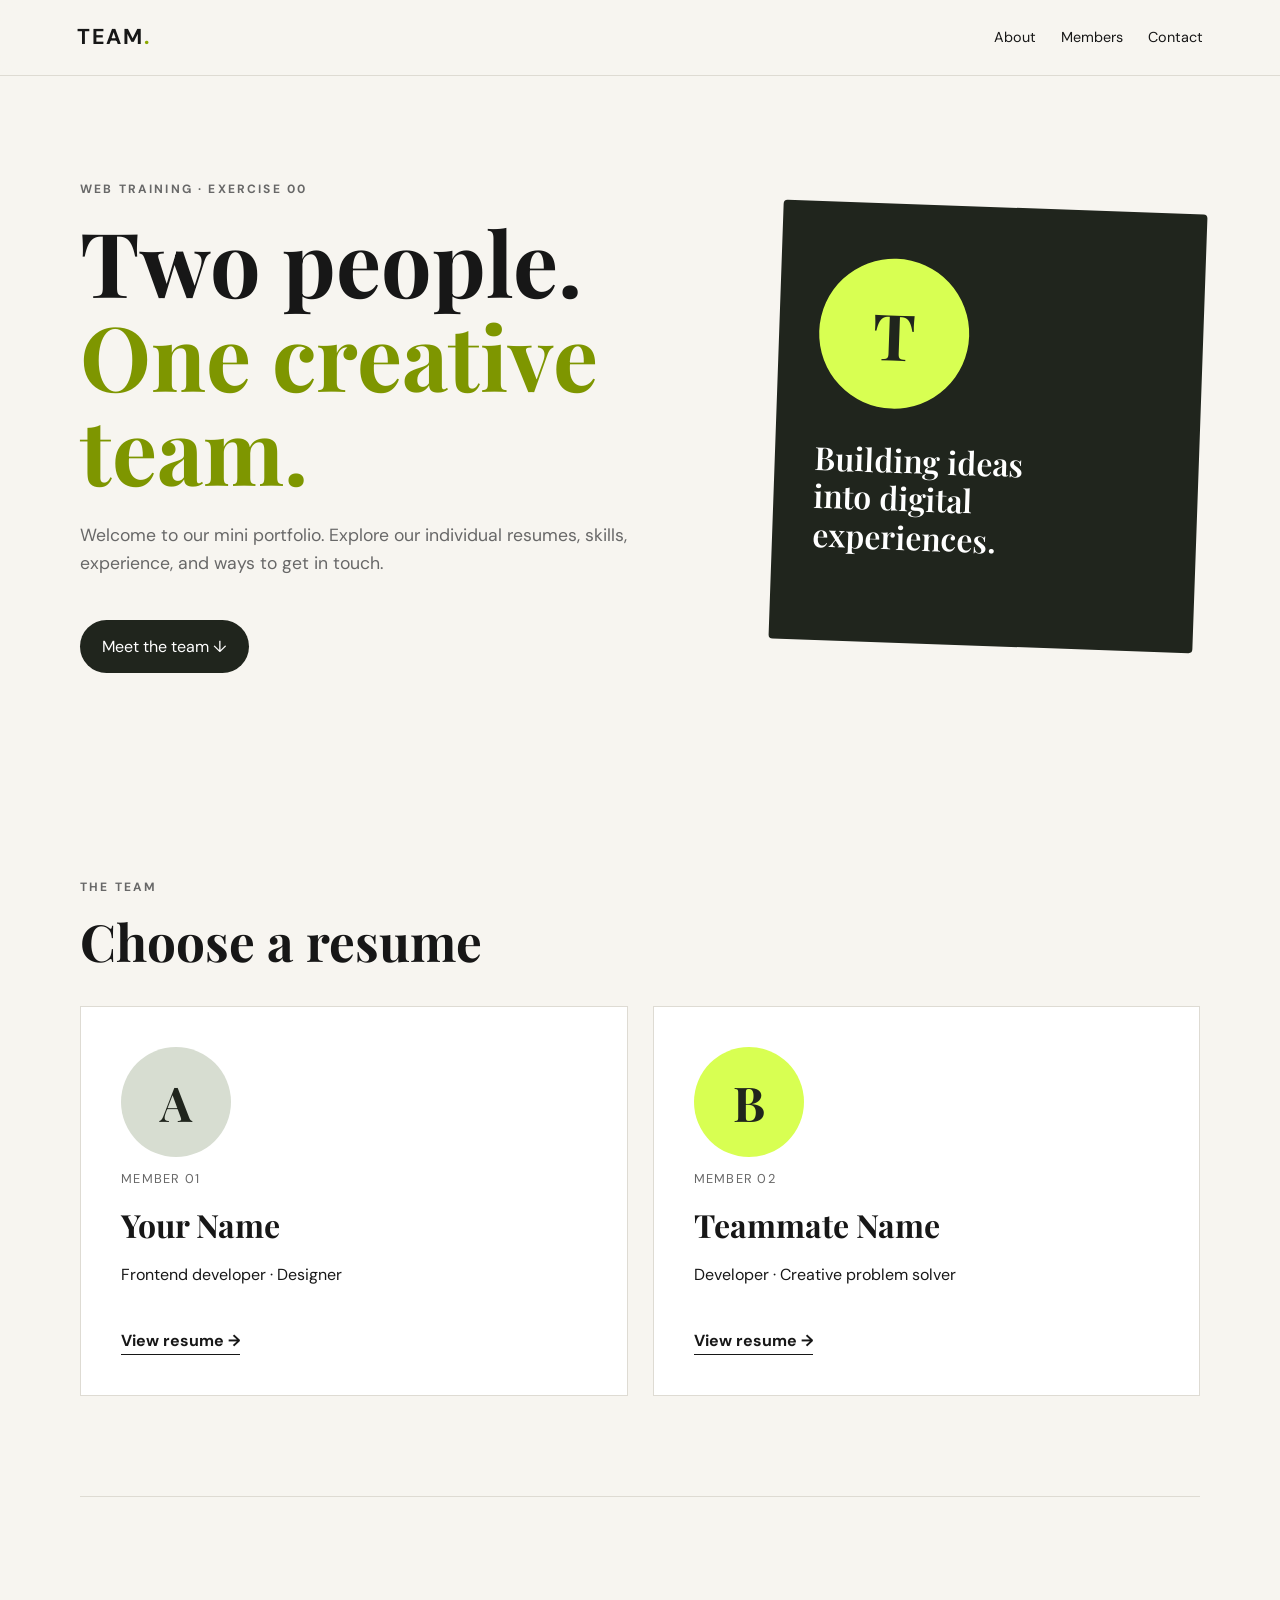
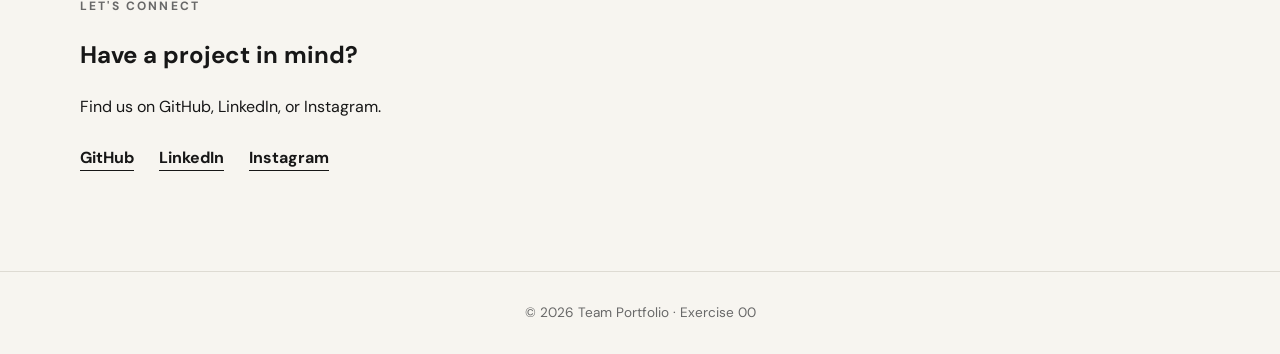
==== index.html @ 1bc4f76a "Add portfolio source files" ====
<!doctype html>
<html lang="en">
<head>
  <meta charset="UTF-8">
  <meta name="viewport" content="width=device-width, initial-scale=1.0">
  <title>Our Portfolio | Home</title>
  <link rel="stylesheet" href="style.css">
</head>
<body>
  <header class="navbar">
    <a class="brand" href="index.html">TEAM<span>.</span></a>
    <nav>
      <a href="#about">About</a>
      <a href="#members">Members</a>
      <a href="#contact">Contact</a>
    </nav>
  </header>

  <main>
    <section class="hero" id="about">
      <div class="hero-copy">
        <p class="eyebrow">WEB TRAINING · EXERCISE 00</p>
        <h1>Two people.<br><span>One creative team.</span></h1>
        <p class="lead">Welcome to our mini portfolio. Explore our individual resumes, skills, experience, and ways to get in touch.</p>
        <a class="button" href="#members">Meet the team ↓</a>
      </div>
      <div class="hero-card">
        <div class="avatar large">T</div>
        <p>Building ideas<br>into digital experiences.</p>
      </div>
    </section>

    <section class="section" id="members">
      <div class="section-heading">
        <p class="eyebrow">THE TEAM</p>
        <h2>Choose a resume</h2>
      </div>
      <div class="member-grid">
        <article class="member-card">
          <div class="avatar">A</div>
          <p class="role">Member 01</p>
          <h3>Your Name</h3>
          <p>Frontend developer · Designer</p>
          <a class="text-link" href="resume-one.html">View resume →</a>
        </article>
        <article class="member-card">
          <div class="avatar accent">B</div>
          <p class="role">Member 02</p>
          <h3>Teammate Name</h3>
          <p>Developer · Creative problem solver</p>
          <a class="text-link" href="resume-two.html">View resume →</a>
        </article>
      </div>
    </section>

    <section class="section contact" id="contact">
      <p class="eyebrow">LET'S CONNECT</p>
      <h2>Have a project in mind?</h2>
      <p>Find us on GitHub, LinkedIn, or Instagram.</p>
      <div class="socials">
        <a href="https://github.com/" target="_blank" rel="noreferrer">GitHub</a>
        <a href="https://www.linkedin.com/" target="_blank" rel="noreferrer">LinkedIn</a>
        <a href="https://www.instagram.com/" target="_blank" rel="noreferrer">Instagram</a>
      </div>
    </section>
  </main>

  <footer>© 2026 Team Portfolio · Exercise 00</footer>
</body>
</html>
---- style.css ----
@import url('https://fonts.googleapis.com/css2?family=DM+Sans:wght@400;500;600;700&family=Playfair+Display:wght@600;700&display=swap');
:root{--ink:#171717;--muted:#686868;--paper:#f7f5f0;--line:#dedbd3;--accent:#d8ff52;--dark:#20251d}
*{box-sizing:border-box}html{scroll-behavior:smooth}body{margin:0;background:var(--paper);color:var(--ink);font-family:'DM Sans',sans-serif;line-height:1.6}a{color:inherit;text-decoration:none}.navbar{position:sticky;top:0;z-index:10;display:flex;justify-content:space-between;align-items:center;padding:20px 6%;background:rgba(247,245,240,.94);backdrop-filter:blur(12px);border-bottom:1px solid var(--line)}.brand{font-size:1.35rem;font-weight:700;letter-spacing:.08em}.brand span{color:#8ca900}.navbar nav{display:flex;gap:25px;font-size:.9rem}.navbar nav a:hover,.text-link:hover{opacity:.55}.hero,.resume-hero,.section,.resume-grid{width:min(1120px,88%);margin:auto}.hero{min-height:78vh;display:grid;grid-template-columns:1.2fr .8fr;align-items:center;gap:60px}.eyebrow{font-size:.75rem;letter-spacing:.18em;font-weight:700;color:var(--muted);margin:0 0 15px}.hero h1,.resume-hero h1{font:700 clamp(3rem,7vw,6.5rem)/1.05 'Playfair Display',serif;margin:0 0 25px}.hero h1 span{color:#7e9600}.lead{font-size:1.1rem;color:var(--muted);max-width:580px}.button{display:inline-block;margin-top:25px;padding:14px 22px;background:var(--dark);color:white;border-radius:99px}.hero-card{background:var(--dark);color:white;padding:55px 40px;min-height:360px;display:flex;flex-direction:column;justify-content:space-between;border-radius:4px;transform:rotate(2deg)}.hero-card p{font:600 2rem/1.2 'Playfair Display',serif}.avatar{width:110px;height:110px;border-radius:50%;display:grid;place-items:center;background:#d7ddd1;color:var(--dark);font:700 3rem 'Playfair Display',serif}.avatar.accent{background:var(--accent)}.avatar.large{width:150px;height:150px;background:var(--accent);font-size:4rem}.section{padding:100px 0}.section-heading h2,.section-block h2{font:700 clamp(2rem,4vw,3.5rem)/1.15 'Playfair Display',serif;margin:0 0 35px}.member-grid{display:grid;grid-template-columns:repeat(2,1fr);gap:25px}.member-card{padding:40px;background:white;border:1px solid var(--line)}.member-card h3{font:700 2rem 'Playfair Display',serif;margin:10px 0}.role{color:var(--muted);font-size:.8rem;letter-spacing:.1em;text-transform:uppercase}.text-link{display:inline-block;margin-top:25px;font-weight:700;border-bottom:1px solid var(--ink)}.contact{border-top:1px solid var(--line)}.socials{display:flex;gap:25px;flex-wrap:wrap;margin-top:25px;font-weight:700}.socials a{border-bottom:1px solid var(--ink)}.vertical{flex-direction:column;gap:8px}footer{text-align:center;border-top:1px solid var(--line);padding:30px 6%;color:var(--muted);font-size:.85rem}.resume-hero{display:grid;grid-template-columns:auto 1fr;align-items:center;gap:45px;padding:100px 0 70px;border-bottom:1px solid var(--line)}.resume-hero h1{font-size:clamp(3rem,6vw,5.5rem);margin-bottom:10px}.resume-hero h2{font-size:1.2rem;font-weight:500;color:var(--muted);margin:0}.avatar.huge{width:180px;height:180px;font-size:5rem}.resume-grid{display:grid;grid-template-columns:1.5fr .8fr;gap:80px;padding:80px 0}.section-block{margin-bottom:75px}.timeline{border-left:2px solid var(--line);padding-left:28px}.timeline article{margin-bottom:38px}.timeline span{font-size:.8rem;color:var(--muted);letter-spacing:.08em}.timeline h3{margin:8px 0;font-size:1.3rem}.timeline p{color:var(--muted)}.side-card{background:white;border:1px solid var(--line);padding:30px;margin-bottom:25px}.tags{display:flex;flex-wrap:wrap;gap:8px}.tags span{background:var(--paper);padding:7px 12px;border-radius:99px;font-size:.85rem}
@media(max-width:700px){.navbar{padding:16px 6%;align-items:flex-start}.navbar nav{gap:12px;flex-wrap:wrap;justify-content:flex-end}.hero,.resume-hero,.resume-grid{grid-template-columns:1fr;gap:30px}.hero{padding:70px 0;min-height:auto}.hero-card{min-height:250px;transform:none}.section{padding:65px 0}.member-grid{grid-template-columns:1fr}.resume-hero{padding:65px 0 45px}.resume-grid{padding:50px 0;gap:20px}.avatar.huge{width:125px;height:125px;font-size:3.5rem}.hero h1{font-size:3.5rem}}
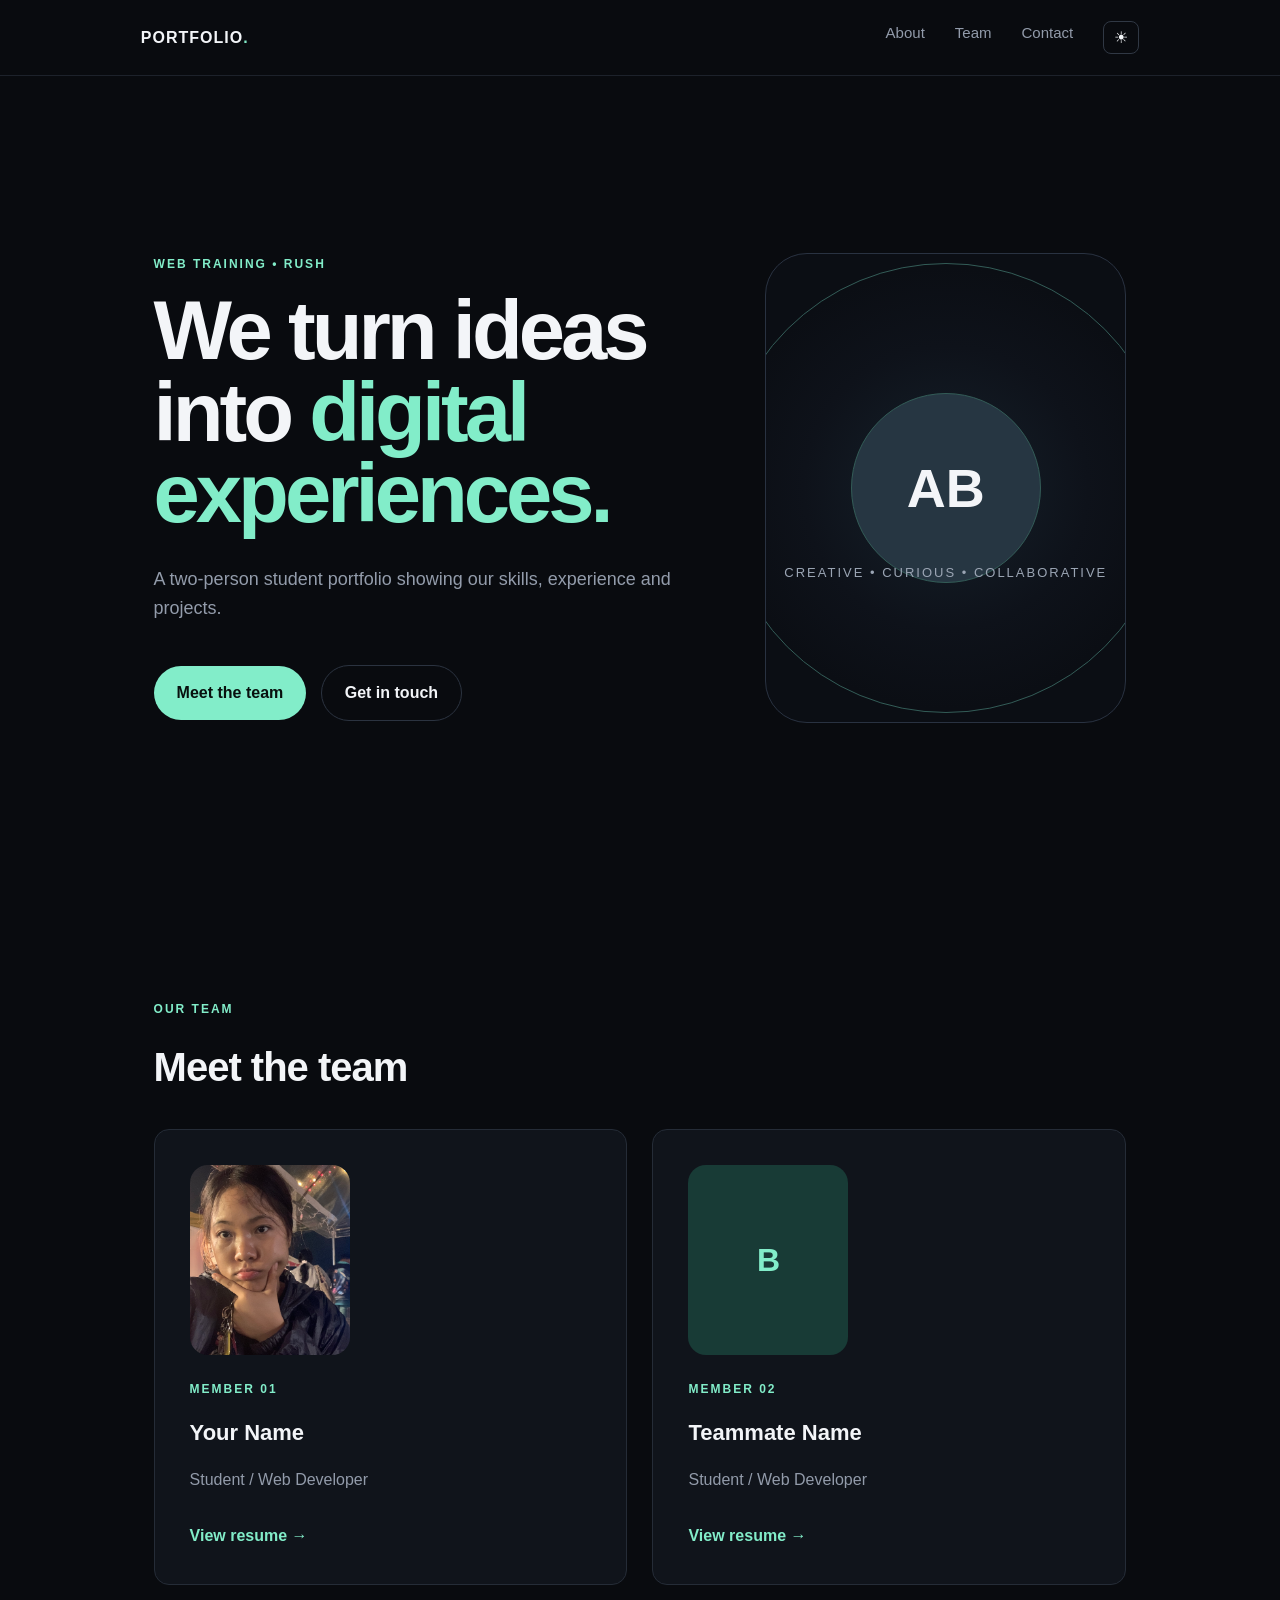
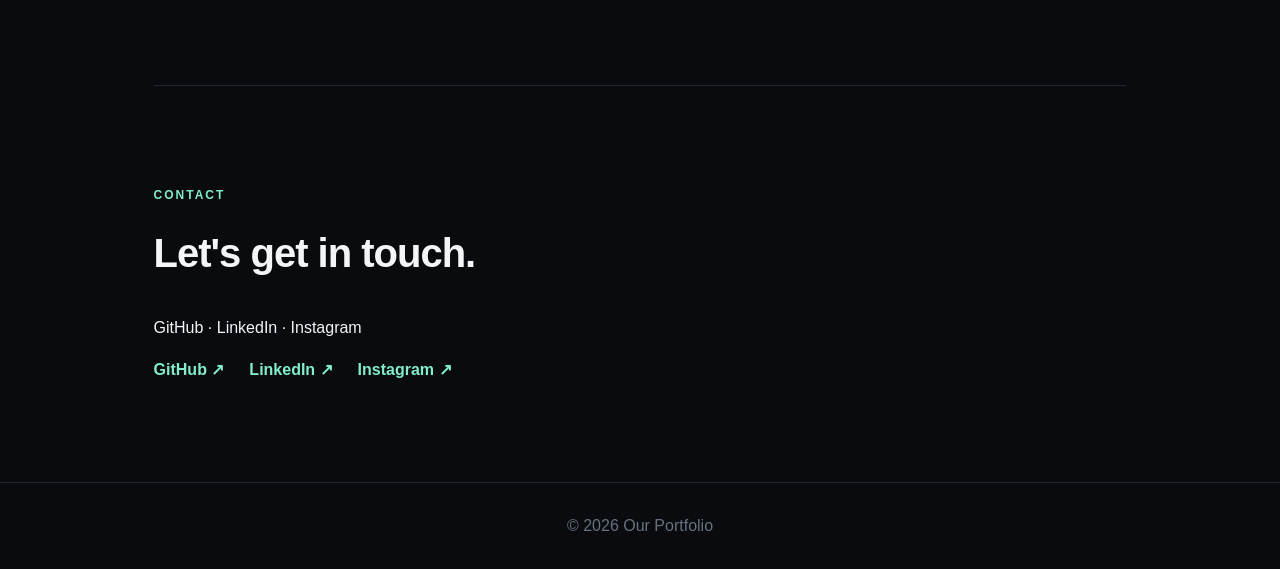
==== commit c8fe114d: "Update file names to match current project" ====
--- a/index.html
+++ b/index.html
@@ -1,70 +1,72 @@
-<!doctype html>
+<!DOCTYPE html>
 <html lang="en">
 <head>
   <meta charset="UTF-8">
   <meta name="viewport" content="width=device-width, initial-scale=1.0">
-  <title>Our Portfolio | Home</title>
+  <title>Portfolio - Our Team</title>
   <link rel="stylesheet" href="style.css">
 </head>
 <body>
-  <header class="navbar">
-    <a class="brand" href="index.html">TEAM<span>.</span></a>
-    <nav>
-      <a href="#about">About</a>
-      <a href="#members">Members</a>
-      <a href="#contact">Contact</a>
-    </nav>
-  </header>
+<nav>
+  <a class="logo" href="index.html">PORTFOLIO<span>.</span></a>
+  <button class="menu-button" aria-label="Open menu">☰</button>
+  <div class="nav-links">
+    <a href="#about">About</a>
+    <a href="#team">Team</a>
+    <a href="#contact">Contact</a><button class="theme-button" aria-label="Change theme">☀</button>
+  </div>
+</nav>
 
-  <main>
-    <section class="hero" id="about">
-      <div class="hero-copy">
-        <p class="eyebrow">WEB TRAINING · EXERCISE 00</p>
-        <h1>Two people.<br><span>One creative team.</span></h1>
-        <p class="lead">Welcome to our mini portfolio. Explore our individual resumes, skills, experience, and ways to get in touch.</p>
-        <a class="button" href="#members">Meet the team ↓</a>
-      </div>
-      <div class="hero-card">
-        <div class="avatar large">T</div>
-        <p>Building ideas<br>into digital experiences.</p>
-      </div>
-    </section>
+<header class="hero" id="about">
+  <div class="hero-text">
+    <p class="label">WEB TRAINING • RUSH</p>
+    <h1>We turn ideas<br>into <span>digital<br>experiences.</span></h1>
+    <p class="intro">A two-person student portfolio showing our skills, experience and projects.</p>
+    <a class="button" href="#team">Meet the team</a>
+    <a class="button outline" href="#contact">Get in touch</a>
+  </div>
 
-    <section class="section" id="members">
-      <div class="section-heading">
-        <p class="eyebrow">THE TEAM</p>
-        <h2>Choose a resume</h2>
-      </div>
-      <div class="member-grid">
-        <article class="member-card">
-          <div class="avatar">A</div>
-          <p class="role">Member 01</p>
-          <h3>Your Name</h3>
-          <p>Frontend developer · Designer</p>
-          <a class="text-link" href="resume-one.html">View resume →</a>
-        </article>
-        <article class="member-card">
-          <div class="avatar accent">B</div>
-          <p class="role">Member 02</p>
-          <h3>Teammate Name</h3>
-          <p>Developer · Creative problem solver</p>
-          <a class="text-link" href="resume-two.html">View resume →</a>
-        </article>
-      </div>
-    </section>
+  <div class="hero-art">
+    <div class="circle c1"></div>
+    <div class="circle c2"></div>
+    <div class="circle c3">AB</div>
+    <p>CREATIVE • CURIOUS • COLLABORATIVE</p>
+  </div>
+</header>
 
-    <section class="section contact" id="contact">
-      <p class="eyebrow">LET'S CONNECT</p>
-      <h2>Have a project in mind?</h2>
-      <p>Find us on GitHub, LinkedIn, or Instagram.</p>
-      <div class="socials">
-        <a href="https://github.com/" target="_blank" rel="noreferrer">GitHub</a>
-        <a href="https://www.linkedin.com/" target="_blank" rel="noreferrer">LinkedIn</a>
-        <a href="https://www.instagram.com/" target="_blank" rel="noreferrer">Instagram</a>
-      </div>
-    </section>
-  </main>
+<section id="team">
+  <p class="label">OUR TEAM</p>
+  <h2>Meet the team</h2>
+  <div class="team-grid">
+    <article class="team-card">
+      <img class="initial" src="IMG_1557.jpg" alt="Your Name">
+      <p class="label">MEMBER 01</p>
+      <h3>Your Name</h3>
+      <p>Student / Web Developer</p>
+      <a href="resume-one.html">View resume →</a>
+    </article>
+    <article class="team-card">
+      <div class="initial green">B</div>
+      <p class="label">MEMBER 02</p>
+      <h3>Teammate Name</h3>
+      <p>Student / Web Developer</p>
+      <a href="resume-two.html">View resume →</a>
+    </article>
+  </div>
+</section>
 
-  <footer>© 2026 Team Portfolio · Exercise 00</footer>
+<section class="contact" id="contact">
+  <p class="label">CONTACT</p>
+  <h2>Let's get in touch.</h2>
+  <p>GitHub · LinkedIn · Instagram</p>
+  <div class="social">
+    <a href="https://github.com/" target="_blank">GitHub ↗</a>
+    <a href="https://www.linkedin.com/" target="_blank">LinkedIn ↗</a>
+    <a href="https://www.instagram.com/" target="_blank">Instagram ↗</a>
+  </div>
+</section>
+
+<footer>© 2026 Our Portfolio</footer>
+  <script src="script.js"></script>
 </body>
 </html>
--- a/style.css
+++ b/style.css
@@ -1,4 +1,171 @@
-@import url('https://fonts.googleapis.com/css2?family=DM+Sans:wght@400;500;600;700&family=Playfair+Display:wght@600;700&display=swap');
-:root{--ink:#171717;--muted:#686868;--paper:#f7f5f0;--line:#dedbd3;--accent:#d8ff52;--dark:#20251d}
-*{box-sizing:border-box}html{scroll-behavior:smooth}body{margin:0;background:var(--paper);color:var(--ink);font-family:'DM Sans',sans-serif;line-height:1.6}a{color:inherit;text-decoration:none}.navbar{position:sticky;top:0;z-index:10;display:flex;justify-content:space-between;align-items:center;padding:20px 6%;background:rgba(247,245,240,.94);backdrop-filter:blur(12px);border-bottom:1px solid var(--line)}.brand{font-size:1.35rem;font-weight:700;letter-spacing:.08em}.brand span{color:#8ca900}.navbar nav{display:flex;gap:25px;font-size:.9rem}.navbar nav a:hover,.text-link:hover{opacity:.55}.hero,.resume-hero,.section,.resume-grid{width:min(1120px,88%);margin:auto}.hero{min-height:78vh;display:grid;grid-template-columns:1.2fr .8fr;align-items:center;gap:60px}.eyebrow{font-size:.75rem;letter-spacing:.18em;font-weight:700;color:var(--muted);margin:0 0 15px}.hero h1,.resume-hero h1{font:700 clamp(3rem,7vw,6.5rem)/1.05 'Playfair Display',serif;margin:0 0 25px}.hero h1 span{color:#7e9600}.lead{font-size:1.1rem;color:var(--muted);max-width:580px}.button{display:inline-block;margin-top:25px;padding:14px 22px;background:var(--dark);color:white;border-radius:99px}.hero-card{background:var(--dark);color:white;padding:55px 40px;min-height:360px;display:flex;flex-direction:column;justify-content:space-between;border-radius:4px;transform:rotate(2deg)}.hero-card p{font:600 2rem/1.2 'Playfair Display',serif}.avatar{width:110px;height:110px;border-radius:50%;display:grid;place-items:center;background:#d7ddd1;color:var(--dark);font:700 3rem 'Playfair Display',serif}.avatar.accent{background:var(--accent)}.avatar.large{width:150px;height:150px;background:var(--accent);font-size:4rem}.section{padding:100px 0}.section-heading h2,.section-block h2{font:700 clamp(2rem,4vw,3.5rem)/1.15 'Playfair Display',serif;margin:0 0 35px}.member-grid{display:grid;grid-template-columns:repeat(2,1fr);gap:25px}.member-card{padding:40px;background:white;border:1px solid var(--line)}.member-card h3{font:700 2rem 'Playfair Display',serif;margin:10px 0}.role{color:var(--muted);font-size:.8rem;letter-spacing:.1em;text-transform:uppercase}.text-link{display:inline-block;margin-top:25px;font-weight:700;border-bottom:1px solid var(--ink)}.contact{border-top:1px solid var(--line)}.socials{display:flex;gap:25px;flex-wrap:wrap;margin-top:25px;font-weight:700}.socials a{border-bottom:1px solid var(--ink)}.vertical{flex-direction:column;gap:8px}footer{text-align:center;border-top:1px solid var(--line);padding:30px 6%;color:var(--muted);font-size:.85rem}.resume-hero{display:grid;grid-template-columns:auto 1fr;align-items:center;gap:45px;padding:100px 0 70px;border-bottom:1px solid var(--line)}.resume-hero h1{font-size:clamp(3rem,6vw,5.5rem);margin-bottom:10px}.resume-hero h2{font-size:1.2rem;font-weight:500;color:var(--muted);margin:0}.avatar.huge{width:180px;height:180px;font-size:5rem}.resume-grid{display:grid;grid-template-columns:1.5fr .8fr;gap:80px;padding:80px 0}.section-block{margin-bottom:75px}.timeline{border-left:2px solid var(--line);padding-left:28px}.timeline article{margin-bottom:38px}.timeline span{font-size:.8rem;color:var(--muted);letter-spacing:.08em}.timeline h3{margin:8px 0;font-size:1.3rem}.timeline p{color:var(--muted)}.side-card{background:white;border:1px solid var(--line);padding:30px;margin-bottom:25px}.tags{display:flex;flex-wrap:wrap;gap:8px}.tags span{background:var(--paper);padding:7px 12px;border-radius:99px;font-size:.85rem}
-@media(max-width:700px){.navbar{padding:16px 6%;align-items:flex-start}.navbar nav{gap:12px;flex-wrap:wrap;justify-content:flex-end}.hero,.resume-hero,.resume-grid{grid-template-columns:1fr;gap:30px}.hero{padding:70px 0;min-height:auto}.hero-card{min-height:250px;transform:none}.section{padding:65px 0}.member-grid{grid-template-columns:1fr}.resume-hero{padding:65px 0 45px}.resume-grid{padding:50px 0;gap:20px}.avatar.huge{width:125px;height:125px;font-size:3.5rem}.hero h1{font-size:3.5rem}}
+*{box-sizing:border-box}
+html{
+  scroll-behavior:smooth
+}
+body{
+  margin:0;
+  background:#090b0f;
+  color:#f3f5f8;
+  font-family:Arial,sans-serif;
+  line-height:1.6
+}
+a{
+  color:inherit;
+  text-decoration:none
+}
+nav{
+  position:sticky;
+  top:0;z-index:20;
+  height:76px;
+  padding:0 11%;
+  display:flex;
+  align-items:center;
+  justify-content:space-between;
+  background:#090b0f;
+  border-bottom:1px solid #1d222b
+}
+.logo{font-weight:bold;letter-spacing:1px}.logo span{color:#82edc9}
+nav div{display:flex;gap:30px;color:#929baa;font-size:15px}
+nav div a:hover{color:#82edc9}
+.hero{min-height:calc(100vh - 76px);width:76%;max-width:1200px;margin:auto;display:grid;grid-template-columns:1.2fr .8fr;gap:70px;align-items:center}
+.label{font-size:12px;letter-spacing:2px;color:#82edc9;font-weight:bold;margin:0 0 16px}
+h1{font-size:clamp(50px,6.5vw,88px);line-height:.98;letter-spacing:-4px;margin:0 0 30px;font-weight:700}
+h1 span{color:#82edc9}
+h2{font-size:40px;letter-spacing:-1px;margin:8px 0 30px}
+h3{font-size:22px;margin:10px 0}
+.intro{font-size:18px;color:#939cab;max-width:620px}
+.button{display:inline-block;background:#82edc9;color:#08100e;font-weight:bold;padding:14px 23px;border-radius:30px;margin:25px 10px 0 0}
+.button.outline{background:transparent;color:#f3f5f8;border:1px solid #2b3340}
+.hero-art{height:470px;border:1px solid #293241;border-radius:42px;position:relative;overflow:hidden;background:radial-gradient(circle,#16212b 0,#0e121a 48%,#0b0e14 75%)}
+.circle{position:absolute;border:1px solid #335c57;border-radius:50%;left:50%;top:50%;transform:translate(-50%,-50%)}
+.c1{width:650px;height:650px}.c2{width:450px;height:450px}.c3{width:190px;height:190px;background:#263642;display:flex;align-items:center;justify-content:center;font-size:54px;font-weight:bold}
+.hero-art p{position:absolute;bottom:125px;width:100%;text-align:center;color:#9ba5b4;font-size:13px;letter-spacing:2px}
+section{width:76%;max-width:1200px;margin:auto;padding:100px 0}
+.team-grid{display:grid;grid-template-columns:1fr 1fr;gap:25px}
+.team-card{background:#10141b;border:1px solid #252c37;padding:35px;border-radius:15px}
+.team-card p:not(.label){color:#929baa}
+.team-card a{color:#82edc9;font-weight:bold;display:inline-block;margin-top:15px}
+.initial,.profile-circle{width:90px;height:90px;border-radius:50%;background:#263642;display:flex;align-items:center;justify-content:center;font-size:32px;font-weight:bold;margin-bottom:25px}
+.initial.green,.profile-circle.green{background:#183b36;color:#82edc9}
+.contact{border-top:1px solid #202630}
+.social{display:flex;gap:25px;color:#82edc9;font-weight:bold}
+footer{text-align:center;border-top:1px solid #202630;padding:30px;color:#68717f}
+.resume-head{width:76%;max-width:1200px;margin:auto;padding:90px 0;display:flex;gap:40px;align-items:center;border-bottom:1px solid #202630}
+.profile-circle {
+  width: 220px;
+  height: 260px;
+  object-fit: cover;
+  border-radius: 20px;
+  flex-shrink: 0;
+}
+.initial {
+  width: 160px;
+  height: 190px;
+  object-fit: cover;
+  border-radius: 18px;
+}
+.resume{padding-top:20px}
+.resume section{padding:65px 0;border-bottom:1px solid #202630}
+.experience{border-left:3px solid #82edc9;background:#10141b;padding:20px 25px;margin:20px 0;border-radius:0 10px 10px 0}
+.experience p{color:#929baa}
+.date{color:#82edc9!important;font-size:13px!important}
+.skills{display:flex;flex-wrap:wrap;gap:10px}
+.skills span{border:1px solid #303844;border-radius:20px;padding:8px 15px;color:#b8c0cb}
+.contact-small{background:#10141b;padding:30px!important;border:1px solid #252c37;border-radius:15px;margin-top:50px}
+.contact-small a{color:#82edc9}
+@media(max-width:800px){
+nav{padding:0 6%}nav div{gap:12px;font-size:13px}
+.hero{width:88%;grid-template-columns:1fr;padding:70px 0}
+.hero-art{height:330px}
+section,.resume-head{width:88%}
+.team-grid{grid-template-columns:1fr}
+.resume-head{padding:65px 0;align-items:flex-start;flex-direction:column}
+h1{font-size:48px;letter-spacing:-2px}
+h2{font-size:32px}
+}
+
+
+/* Small JavaScript features */
+.menu-button,
+.theme-button {
+  display: none;
+  border: 1px solid #303844;
+  background: transparent;
+  color: #f3f5f8;
+  border-radius: 8px;
+  padding: 6px 10px;
+  cursor: pointer;
+  font-size: 16px;
+}
+
+.theme-button {
+  display: inline-block;
+}
+
+body.light {
+  background: #f4f5f1;
+  color: #17201d;
+}
+
+body.light nav {
+  background: #f4f5f1;
+  border-color: #d7ddd8;
+}
+
+body.light .team-card,
+body.light .experience,
+body.light .contact-small {
+  background: white;
+  border-color: #d7ddd8;
+}
+
+body.light nav div {
+  color: #58625f;
+}
+
+body.light .intro,
+body.light .experience p {
+  color: #59635f;
+}
+
+body.light footer {
+  border-color: #d7ddd8;
+}
+
+@media(max-width:800px) {
+  .menu-button {
+    display: block;
+    margin-left: auto;
+    margin-right: 10px;
+  }
+
+  nav {
+    position: sticky;
+  }
+
+  nav .nav-links {
+    display: none;
+    position: absolute;
+    top: 76px;
+    left: 0;
+    width: 100%;
+    padding: 20px 6%;
+    background: #090b0f;
+    border-bottom: 1px solid #202630;
+    flex-direction: column;
+    gap: 15px;
+  }
+
+  nav .nav-links.show {
+    display: flex;
+  }
+
+  .theme-button {
+    align-self: flex-start;
+  }
+
+  body.light nav .nav-links {
+    background: #f4f5f1;
+    border-color: #d7ddd8;
+  }
+}
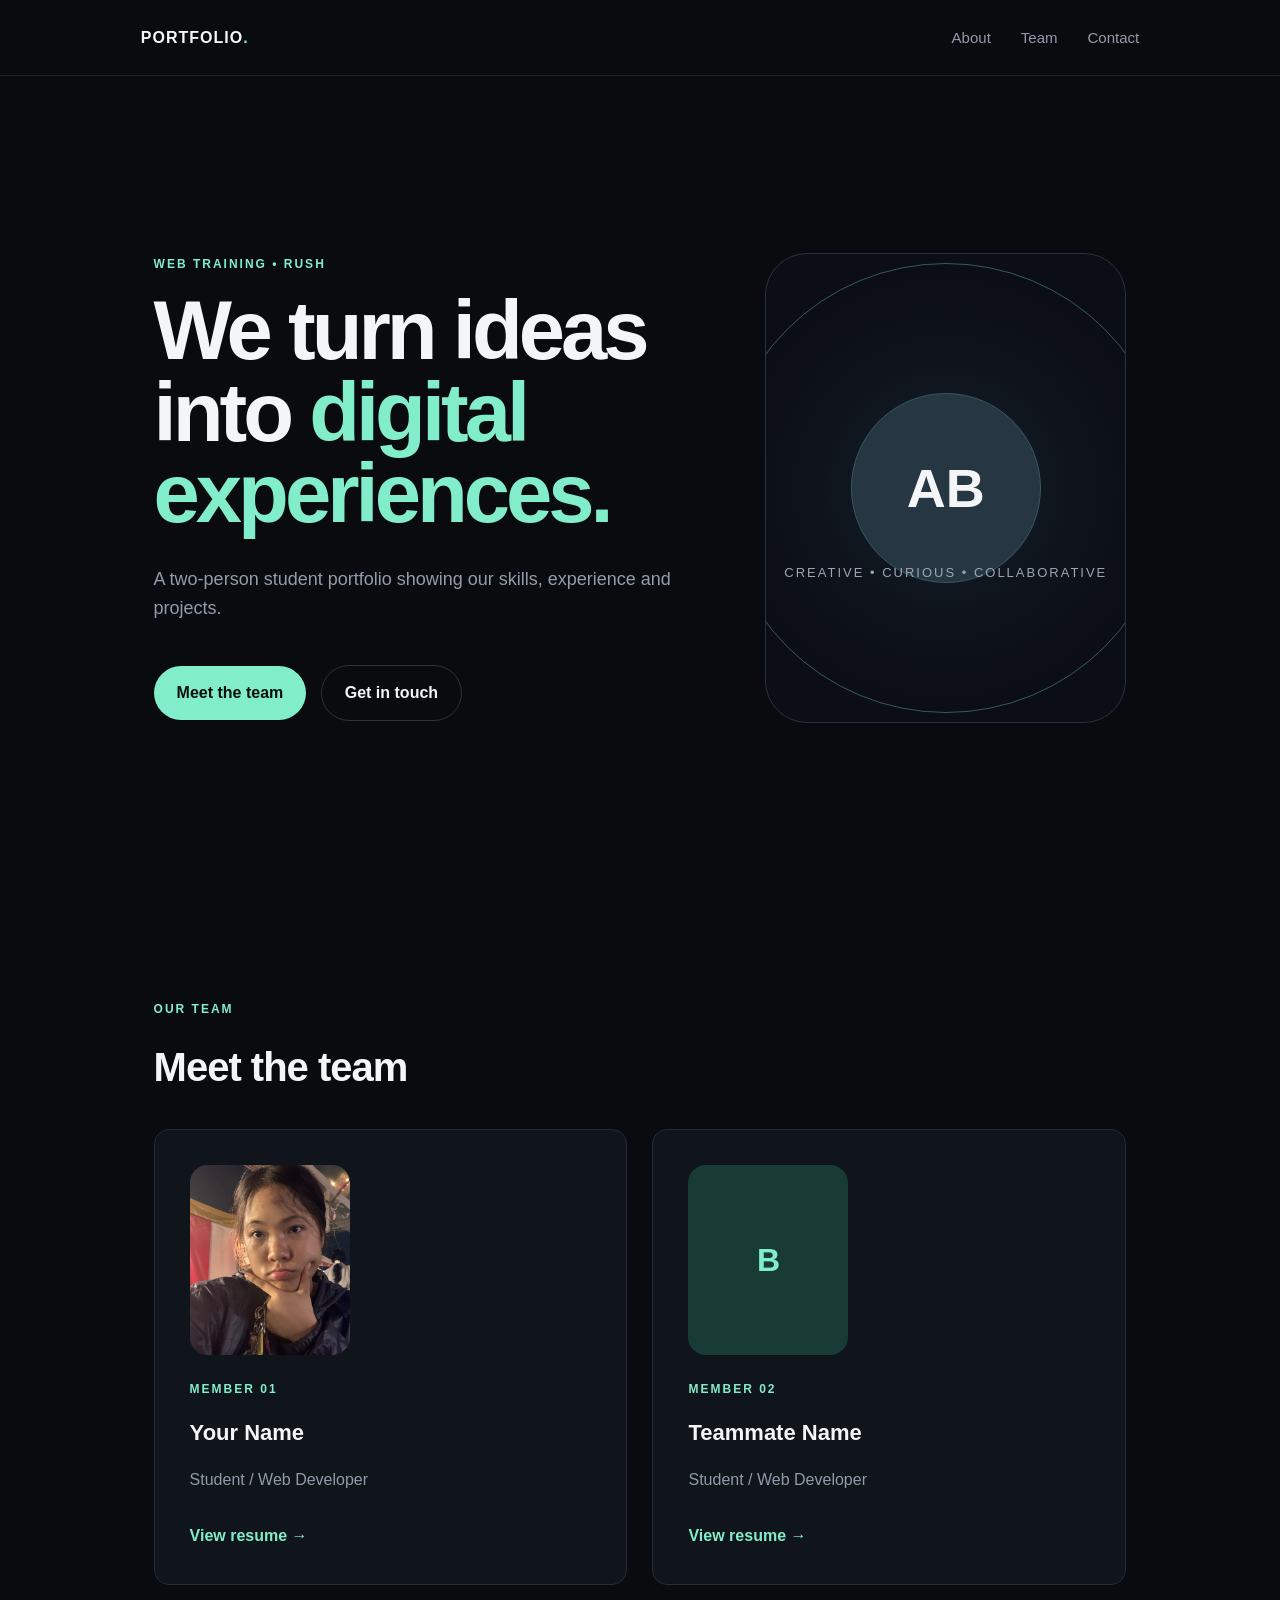
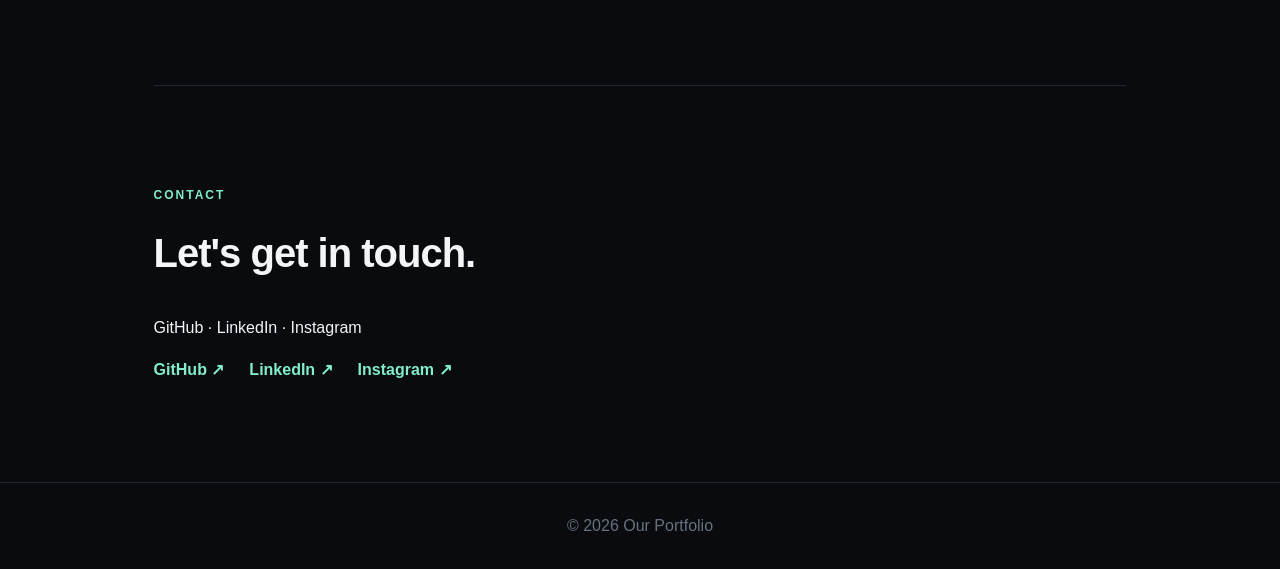
==== commit f7e3ab32: "Change team member photo shape to rectangle" ====
--- a/index.html
+++ b/index.html
@@ -13,7 +13,7 @@
   <div class="nav-links">
     <a href="#about">About</a>
     <a href="#team">Team</a>
-    <a href="#contact">Contact</a><button class="theme-button" aria-label="Change theme">☀</button>
+    <a href="#contact">Contact</a>
   </div>
 </nav>
 
--- a/style.css
+++ b/style.css
@@ -57,12 +57,14 @@
   object-fit: cover;
   border-radius: 20px;
   flex-shrink: 0;
+  object-position: 15% center;
 }
 .initial {
   width: 160px;
   height: 190px;
   object-fit: cover;
   border-radius: 18px;
+  object-position: 15% center;
 }
 .resume{padding-top:20px}
 .resume section{padding:65px 0;border-bottom:1px solid #202630}
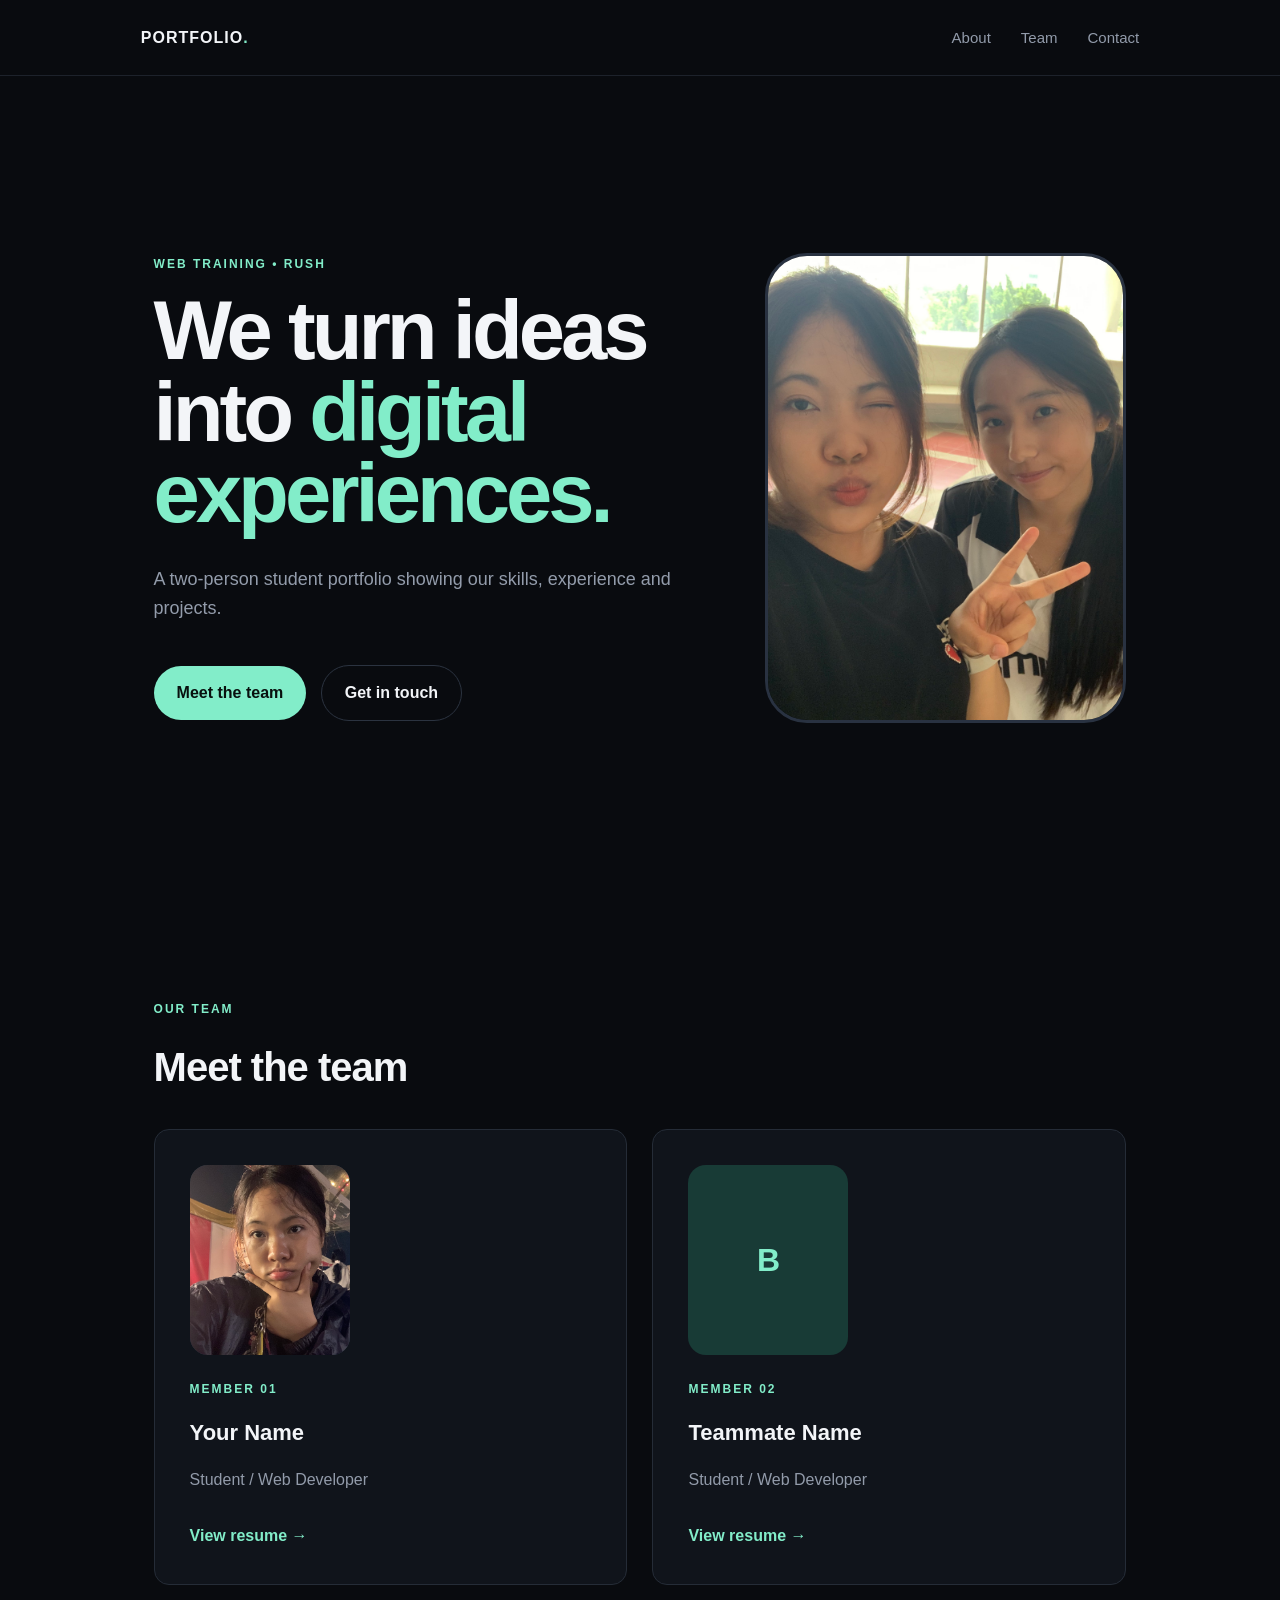
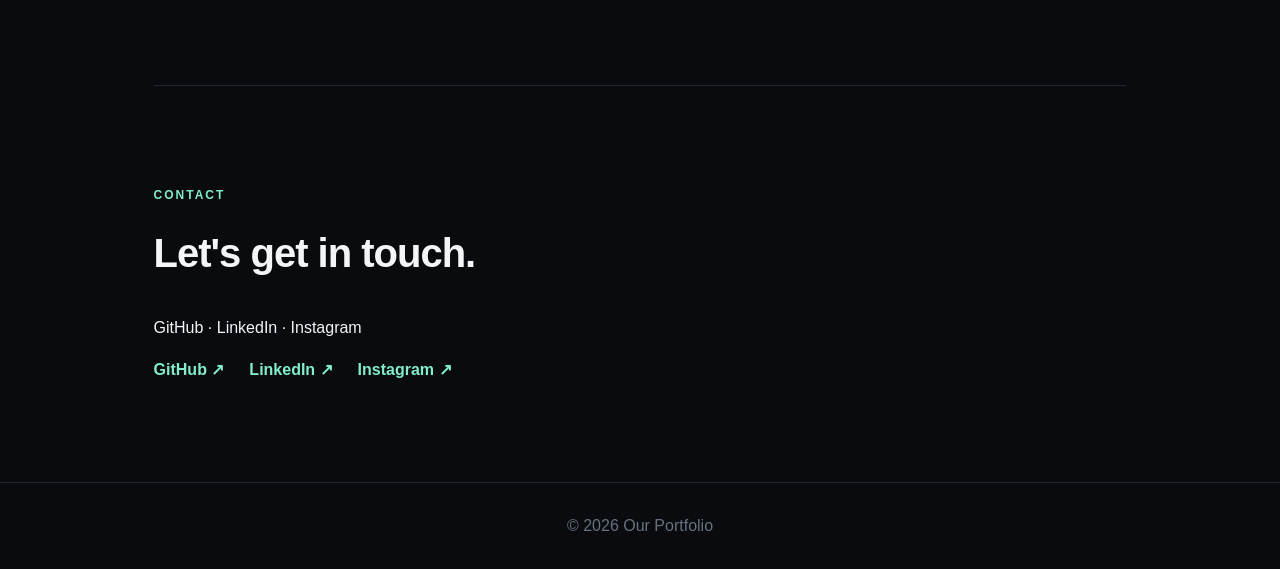
==== commit b5d63ce9: "Change team member photo shape to rectangle" ====
--- a/index.html
+++ b/index.html
@@ -27,10 +27,7 @@
   </div>
 
   <div class="hero-art">
-    <div class="circle c1"></div>
-    <div class="circle c2"></div>
-    <div class="circle c3">AB</div>
-    <p>CREATIVE • CURIOUS • COLLABORATIVE</p>
+    <img src="IMG_1265.jpg" alt="รูปเพื่อน">
   </div>
 </header>
 
--- a/style.css
+++ b/style.css
@@ -36,7 +36,22 @@
 .intro{font-size:18px;color:#939cab;max-width:620px}
 .button{display:inline-block;background:#82edc9;color:#08100e;font-weight:bold;padding:14px 23px;border-radius:30px;margin:25px 10px 0 0}
 .button.outline{background:transparent;color:#f3f5f8;border:1px solid #2b3340}
-.hero-art{height:470px;border:1px solid #293241;border-radius:42px;position:relative;overflow:hidden;background:radial-gradient(circle,#16212b 0,#0e121a 48%,#0b0e14 75%)}
+.hero-art {
+  display: flex;
+  justify-content: center;
+  align-items: center;
+}
+
+.hero-art img {
+  width: 100%;
+  height: 100%;
+  object-fit: cover;
+  border-radius: 30px;
+  box-shadow: 0 20px 50px rgba(0, 0, 0, 0.25);
+  object-position: 30% center;
+}
+.hero-art{height:470px;border:3px solid #293241;border-radius:42px;position:relative;overflow:hidden;background:radial-gradient(circle,#16212b 0,#0e121a 48%,#0b0e14 75%)}
+
 .circle{position:absolute;border:1px solid #335c57;border-radius:50%;left:50%;top:50%;transform:translate(-50%,-50%)}
 .c1{width:650px;height:650px}.c2{width:450px;height:450px}.c3{width:190px;height:190px;background:#263642;display:flex;align-items:center;justify-content:center;font-size:54px;font-weight:bold}
 .hero-art p{position:absolute;bottom:125px;width:100%;text-align:center;color:#9ba5b4;font-size:13px;letter-spacing:2px}
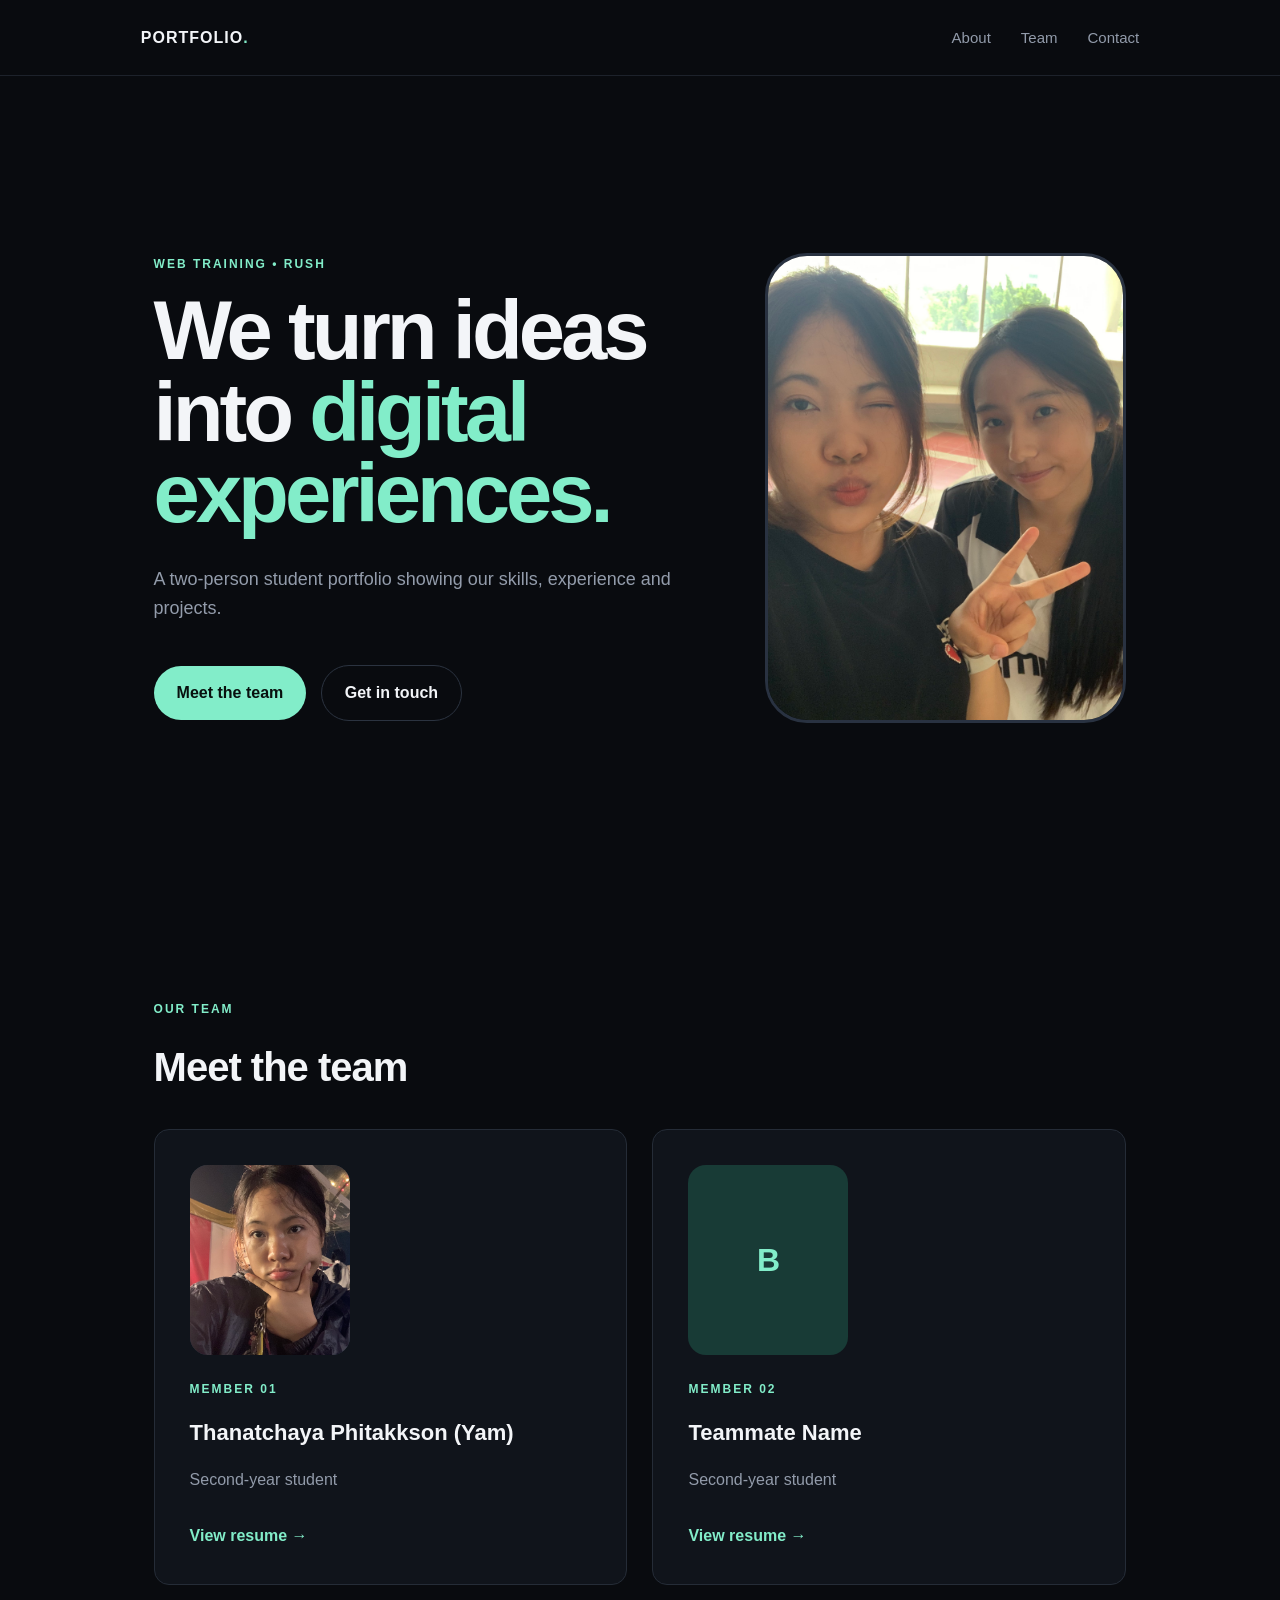
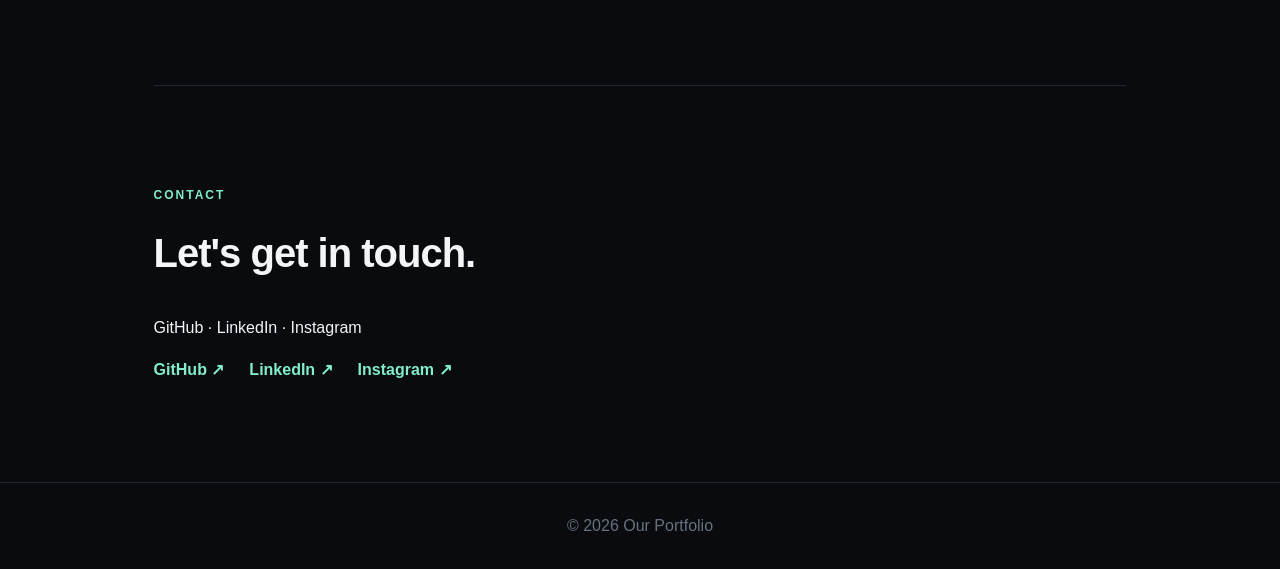
==== commit 3f89d8e1: "Change team member photo shape to rectangle" ====
--- a/index.html
+++ b/index.html
@@ -38,15 +38,15 @@
     <article class="team-card">
       <img class="initial" src="IMG_1557.jpg" alt="Your Name">
       <p class="label">MEMBER 01</p>
-      <h3>Your Name</h3>
-      <p>Student / Web Developer</p>
+      <h3>Thanatchaya Phitakkson (Yam)</h3>
+      <p>Second-year student</p>
       <a href="resume-one.html">View resume →</a>
     </article>
     <article class="team-card">
       <div class="initial green">B</div>
       <p class="label">MEMBER 02</p>
       <h3>Teammate Name</h3>
-      <p>Student / Web Developer</p>
+      <p>Second-year student</p>
       <a href="resume-two.html">View resume →</a>
     </article>
   </div>
--- a/style.css
+++ b/style.css
@@ -148,6 +148,9 @@
 body.light footer {
   border-color: #d7ddd8;
 }
+.resume section .education-p{
+  color: #59635f;
+}
 
 @media(max-width:800px) {
   .menu-button {
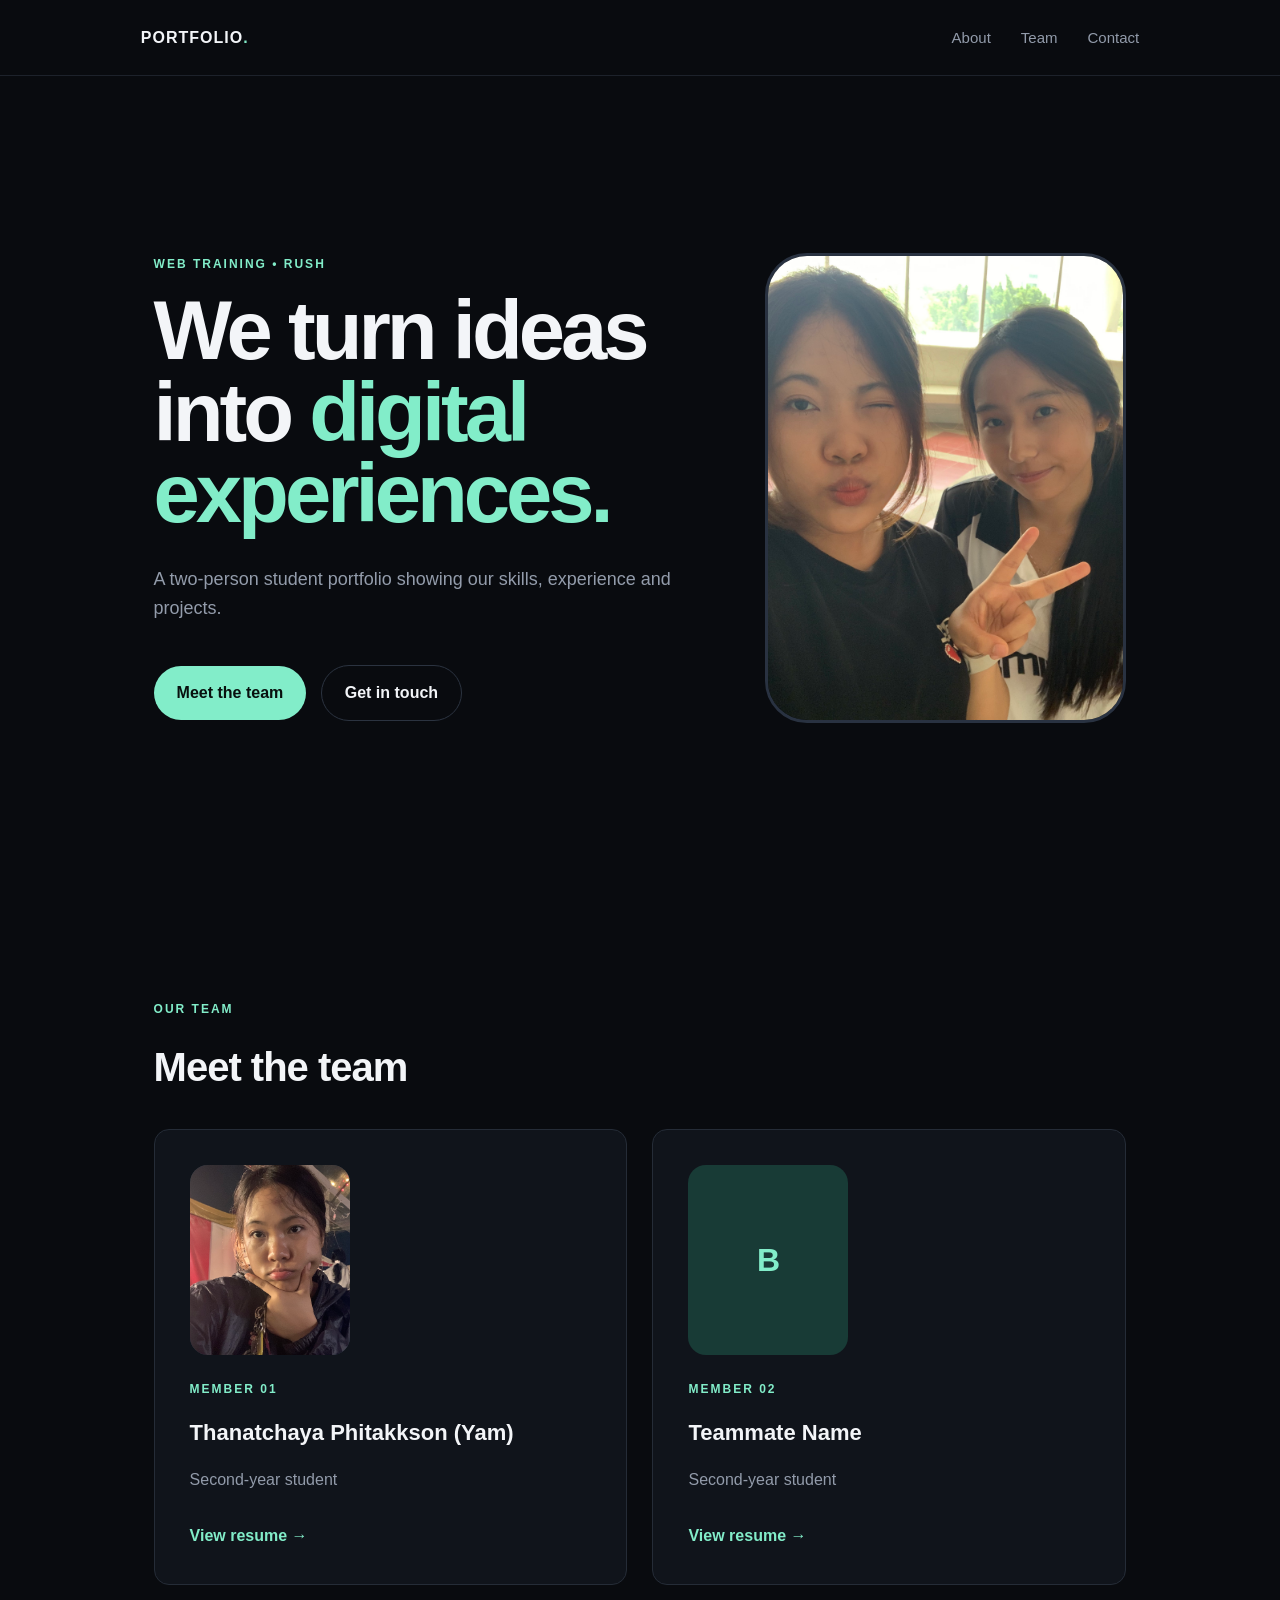
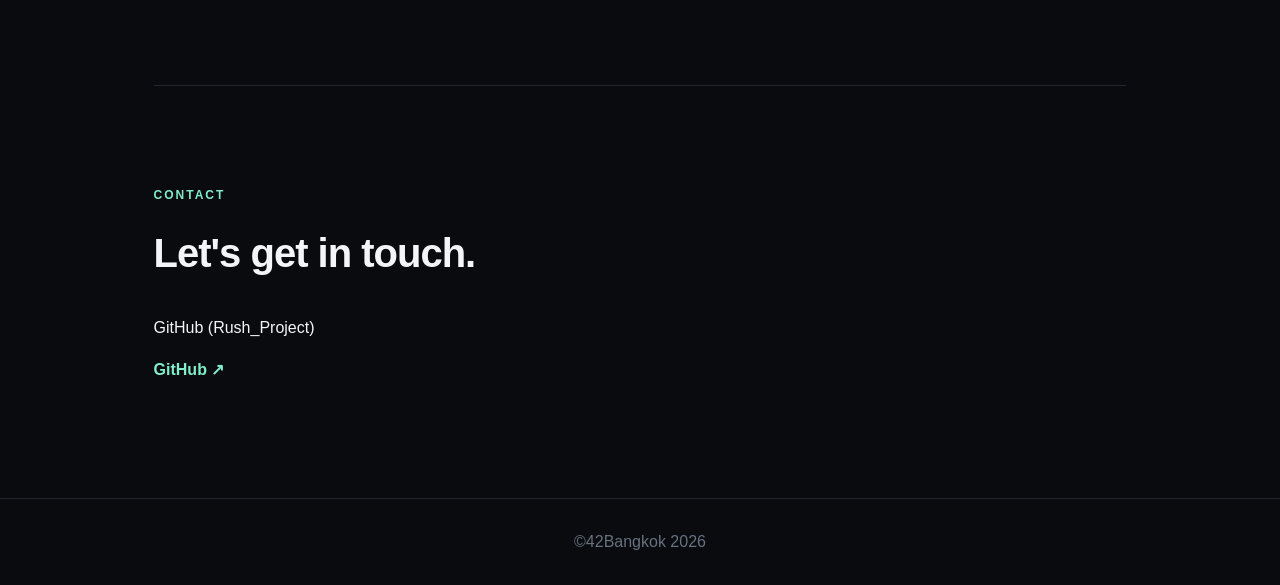
==== commit 122a78d3: "Change team member photo shape to rectangle" ====
--- a/index.html
+++ b/index.html
@@ -5,6 +5,9 @@
   <meta name="viewport" content="width=device-width, initial-scale=1.0">
   <title>Portfolio - Our Team</title>
   <link rel="stylesheet" href="style.css">
+  <link rel="preconnect" href="https://fonts.googleapis.com">
+  <link rel="preconnect" href="https://fonts.gstatic.com" crossorigin>
+  <link href="https://fonts.googleapis.com/css2?family=Anuphan:wght@300;400;500;600;700&display=swap" rel="stylesheet">
 </head>
 <body>
 <nav>
@@ -27,7 +30,7 @@
   </div>
 
   <div class="hero-art">
-    <img src="IMG_1265.jpg" alt="รูปเพื่อน">
+    <img src="IMG_1265.jpg">
   </div>
 </header>
 
@@ -55,15 +58,14 @@
 <section class="contact" id="contact">
   <p class="label">CONTACT</p>
   <h2>Let's get in touch.</h2>
-  <p>GitHub · LinkedIn · Instagram</p>
-  <div class="social">
-    <a href="https://github.com/" target="_blank">GitHub ↗</a>
-    <a href="https://www.linkedin.com/" target="_blank">LinkedIn ↗</a>
-    <a href="https://www.instagram.com/" target="_blank">Instagram ↗</a>
-  </div>
+  <p>GitHub (Rush_Project)
+    <div class="social">
+      <a href="https://github.com/yyaaone/rush_project_42/tree/main" target="_blank">GitHub ↗</a>
+    </div>
+  </p>
 </section>
 
-<footer>© 2026 Our Portfolio</footer>
+<footer>©42Bangkok 2026</footer>
   <script src="script.js"></script>
 </body>
 </html>
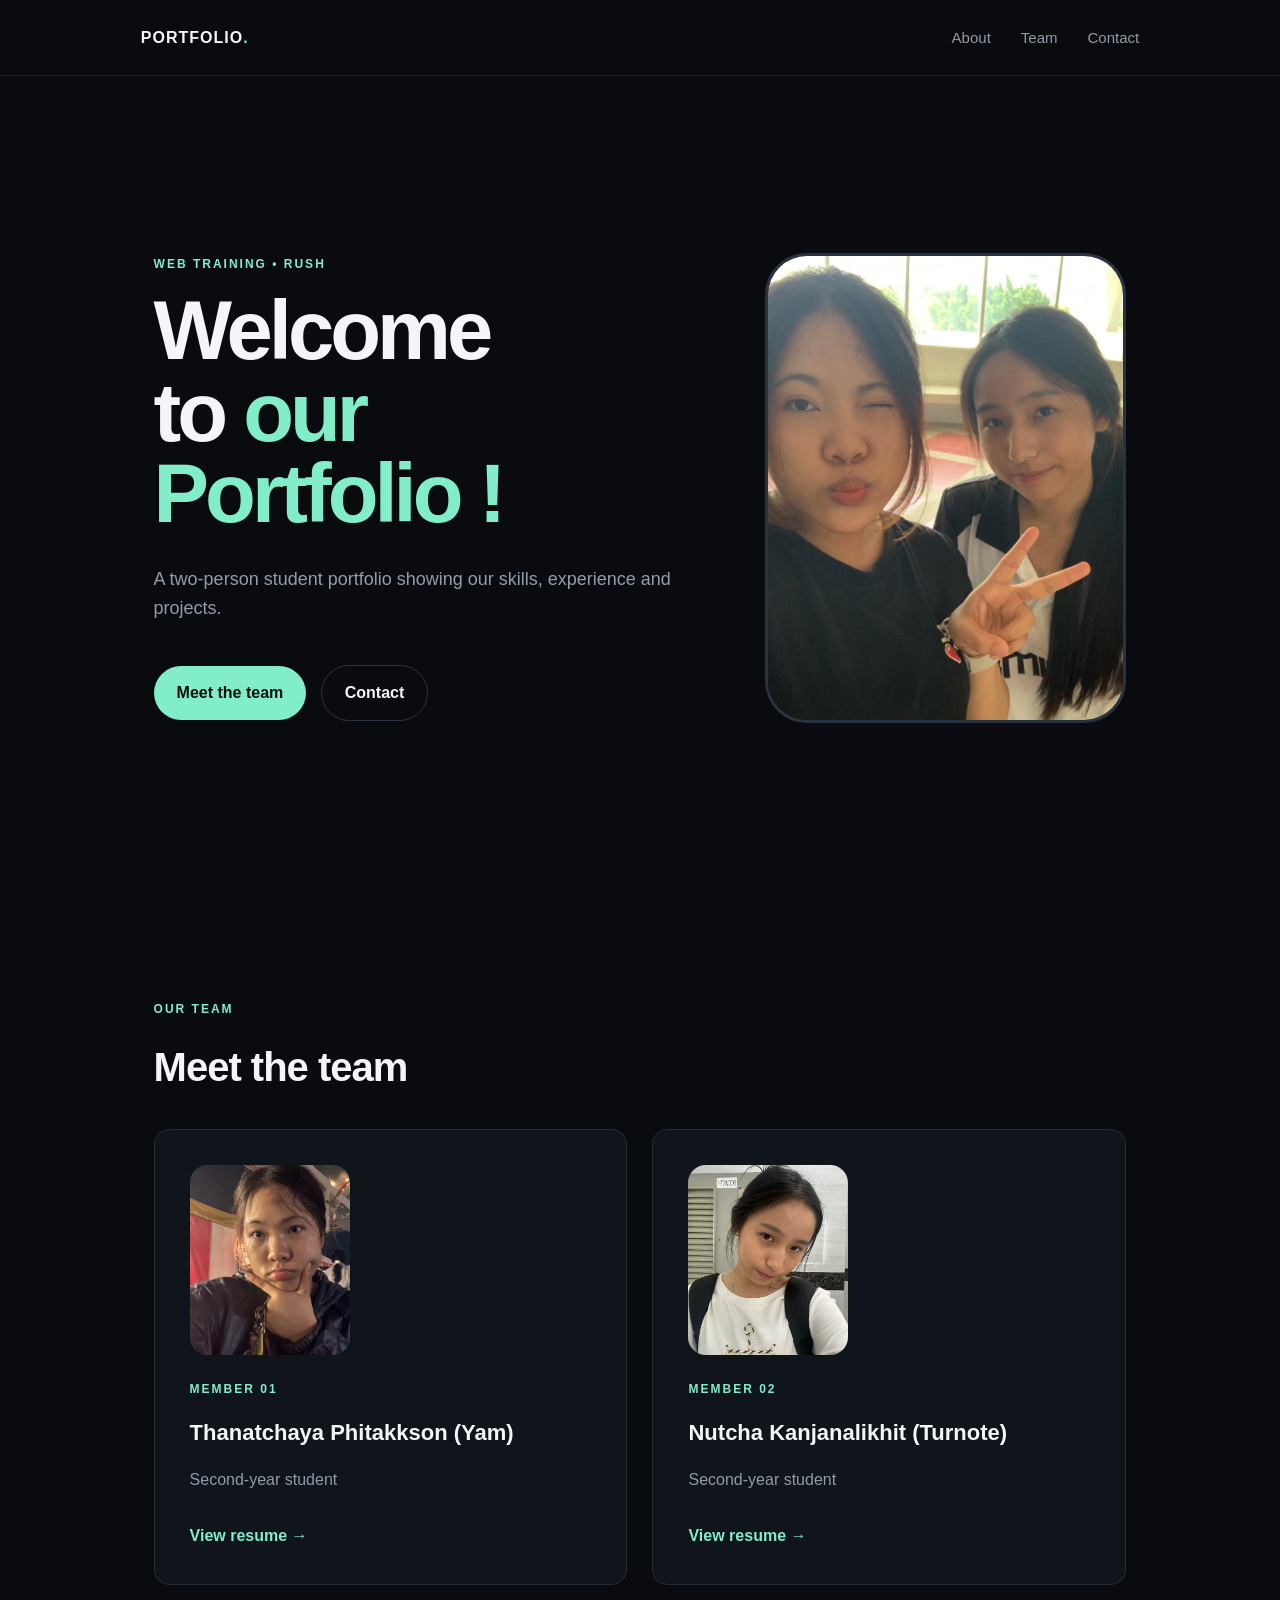
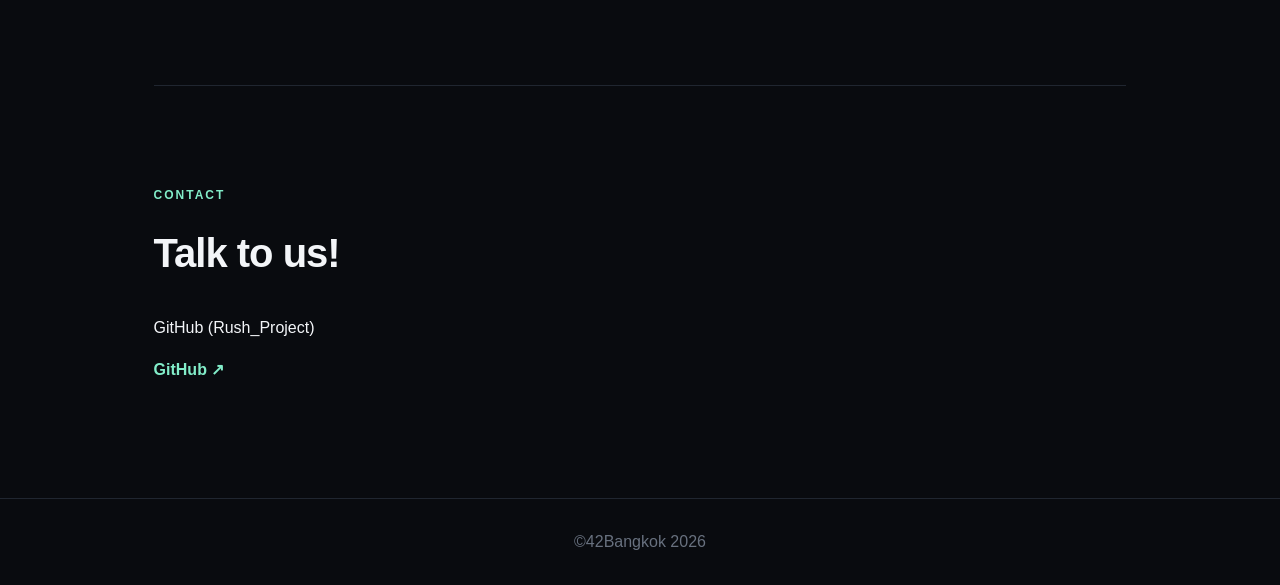
==== commit 9696c5e8: "Turnote push ' :" ====
--- a/index.html
+++ b/index.html
@@ -20,16 +20,16 @@
   </div>
 </nav>
 
-<header class="hero" id="about">
-  <div class="hero-text">
+<header class="intro-section" id="about">
+  <div class="intro-text">
     <p class="label">WEB TRAINING • RUSH</p>
-    <h1>We turn ideas<br>into <span>digital<br>experiences.</span></h1>
+    <h1>Welcome<br>to <span>our<br>Portfolio !</span></h1>
     <p class="intro">A two-person student portfolio showing our skills, experience and projects.</p>
     <a class="button" href="#team">Meet the team</a>
-    <a class="button outline" href="#contact">Get in touch</a>
+    <a class="button outline" href="#contact">Contact</a>
   </div>
 
-  <div class="hero-art">
+  <div class="intro-image">
     <img src="IMG_1265.jpg">
   </div>
 </header>
@@ -46,9 +46,9 @@
       <a href="resume-one.html">View resume →</a>
     </article>
     <article class="team-card">
-      <div class="initial green">B</div>
+      <img class="initial" src="IMG_PORT.jpg" alt="Your Name">
       <p class="label">MEMBER 02</p>
-      <h3>Teammate Name</h3>
+      <h3>Nutcha Kanjanalikhit (Turnote)</h3>
       <p>Second-year student</p>
       <a href="resume-two.html">View resume →</a>
     </article>
@@ -57,7 +57,7 @@
 
 <section class="contact" id="contact">
   <p class="label">CONTACT</p>
-  <h2>Let's get in touch.</h2>
+  <h2>Talk to us!</h2>
   <p>GitHub (Rush_Project)
     <div class="social">
       <a href="https://github.com/yyaaone/rush_project_42/tree/main" target="_blank">GitHub ↗</a>
--- a/style.css
+++ b/style.css
@@ -27,7 +27,18 @@
 .logo{font-weight:bold;letter-spacing:1px}.logo span{color:#82edc9}
 nav div{display:flex;gap:30px;color:#929baa;font-size:15px}
 nav div a:hover{color:#82edc9}
-.hero{min-height:calc(100vh - 76px);width:76%;max-width:1200px;margin:auto;display:grid;grid-template-columns:1.2fr .8fr;gap:70px;align-items:center}
+
+.intro-section{
+  min-height:calc(100vh - 76px);
+  width:76%;
+  max-width:1200px;
+  margin:auto;
+  display:grid;
+  grid-template-columns:1.2fr .8fr;
+  gap:70px;
+  align-items:center
+}
+
 .label{font-size:12px;letter-spacing:2px;color:#82edc9;font-weight:bold;margin:0 0 16px}
 h1{font-size:clamp(50px,6.5vw,88px);line-height:.98;letter-spacing:-4px;margin:0 0 30px;font-weight:700}
 h1 span{color:#82edc9}
@@ -36,25 +47,39 @@
 .intro{font-size:18px;color:#939cab;max-width:620px}
 .button{display:inline-block;background:#82edc9;color:#08100e;font-weight:bold;padding:14px 23px;border-radius:30px;margin:25px 10px 0 0}
 .button.outline{background:transparent;color:#f3f5f8;border:1px solid #2b3340}
-.hero-art {
-  display: flex;
-  justify-content: center;
-  align-items: center;
+
+.intro-image{
+  display:flex;
+  justify-content:center;
+  align-items:center;
+  height:470px;
+  border:3px solid #293241;
+  border-radius:42px;
+  position:relative;
+  overflow:hidden;
+  background:radial-gradient(circle,#16212b 0,#0e121a 48%,#0b0e14 75%)
 }
-
-.hero-art img {
-  width: 100%;
-  height: 100%;
-  object-fit: cover;
-  border-radius: 30px;
-  box-shadow: 0 20px 50px rgba(0, 0, 0, 0.25);
-  object-position: 30% center;
+.intro-image img{
+  width:100%;
+  height:100%;
+  object-fit:cover;
+  border-radius:30px;
+  box-shadow:0 20px 50px rgba(0,0,0,0.25);
+  object-position:30% center
 }
-.hero-art{height:470px;border:3px solid #293241;border-radius:42px;position:relative;overflow:hidden;background:radial-gradient(circle,#16212b 0,#0e121a 48%,#0b0e14 75%)}
+.intro-image p{
+  position:absolute;
+  bottom:125px;
+  width:100%;
+  text-align:center;
+  color:#9ba5b4;
+  font-size:13px;
+  letter-spacing:2px
+}
 
 .circle{position:absolute;border:1px solid #335c57;border-radius:50%;left:50%;top:50%;transform:translate(-50%,-50%)}
 .c1{width:650px;height:650px}.c2{width:450px;height:450px}.c3{width:190px;height:190px;background:#263642;display:flex;align-items:center;justify-content:center;font-size:54px;font-weight:bold}
-.hero-art p{position:absolute;bottom:125px;width:100%;text-align:center;color:#9ba5b4;font-size:13px;letter-spacing:2px}
+
 section{width:76%;max-width:1200px;margin:auto;padding:100px 0}
 .team-grid{display:grid;grid-template-columns:1fr 1fr;gap:25px}
 .team-card{background:#10141b;border:1px solid #252c37;padding:35px;border-radius:15px}
@@ -66,126 +91,96 @@
 .social{display:flex;gap:25px;color:#82edc9;font-weight:bold}
 footer{text-align:center;border-top:1px solid #202630;padding:30px;color:#68717f}
 .resume-head{width:76%;max-width:1200px;margin:auto;padding:90px 0;display:flex;gap:40px;align-items:center;border-bottom:1px solid #202630}
-.profile-circle {
-  width: 220px;
-  height: 260px;
-  object-fit: cover;
-  border-radius: 20px;
-  flex-shrink: 0;
-  object-position: 15% center;
+.profile-circle{
+  width:220px;
+  height:260px;
+  object-fit:cover;
+  border-radius:20px;
+  flex-shrink:0;
+  object-position:15% center
 }
-.initial {
-  width: 160px;
-  height: 190px;
-  object-fit: cover;
-  border-radius: 18px;
-  object-position: 15% center;
+.initial{
+  width:160px;
+  height:190px;
+  object-fit:cover;
+  border-radius:18px;
+  object-position:15% center
 }
 .resume{padding-top:20px}
 .resume section{padding:65px 0;border-bottom:1px solid #202630}
 .experience{border-left:3px solid #82edc9;background:#10141b;padding:20px 25px;margin:20px 0;border-radius:0 10px 10px 0}
 .experience p{color:#929baa}
 .date{color:#82edc9!important;font-size:13px!important}
-.skills{display:flex;flex-wrap:wrap;gap:10px}
-.skills span{border:1px solid #303844;border-radius:20px;padding:8px 15px;color:#b8c0cb}
+#skills-hobby h2{margin-bottom:10px}
+.skill-hobby{display:flex;flex-wrap:wrap;gap:10px}
+.skill-hobby span{margin-bottom:20px;border:1px solid #303844;border-radius:20px;padding:8px 15px;color:#b8c0cb}
 .contact-small{background:#10141b;padding:30px!important;border:1px solid #252c37;border-radius:15px;margin-top:50px}
 .contact-small a{color:#82edc9}
-@media(max-width:800px){
-nav{padding:0 6%}nav div{gap:12px;font-size:13px}
-.hero{width:88%;grid-template-columns:1fr;padding:70px 0}
-.hero-art{height:330px}
-section,.resume-head{width:88%}
-.team-grid{grid-template-columns:1fr}
-.resume-head{padding:65px 0;align-items:flex-start;flex-direction:column}
-h1{font-size:48px;letter-spacing:-2px}
-h2{font-size:32px}
+
+footer a{color:#222;text-decoration:none;transition:color 0.3s ease}
+footer a:hover{color:#888}
+
+.menu-button,
+.theme-button{
+  display:none;
+  border:1px solid #303844;
+  background:transparent;
+  color:#f3f5f8;
+  border-radius:8px;
+  padding:6px 10px;
+  cursor:pointer;
+  font-size:16px
 }
+.theme-button{display:inline-block}
 
-
-/* Small JavaScript features */
-.menu-button,
-.theme-button {
-  display: none;
-  border: 1px solid #303844;
-  background: transparent;
-  color: #f3f5f8;
-  border-radius: 8px;
-  padding: 6px 10px;
-  cursor: pointer;
-  font-size: 16px;
-}
-
-.theme-button {
-  display: inline-block;
-}
-
-body.light {
-  background: #f4f5f1;
-  color: #17201d;
-}
-
-body.light nav {
-  background: #f4f5f1;
-  border-color: #d7ddd8;
-}
-
+body.light{background:#f4f5f1;color:#17201d}
+body.light nav{background:#f4f5f1;border-color:#d7ddd8}
 body.light .team-card,
 body.light .experience,
-body.light .contact-small {
-  background: white;
-  border-color: #d7ddd8;
+body.light .contact-small{background:white;border-color:#d7ddd8}
+body.light nav div{color:#58625f}
+body.light .intro,
+body.light .experience p{color:#59635f}
+body.light footer{border-color:#d7ddd8}
+
+.resume section .education-p{color:#59635f}
+
+@media(max-width:800px){
+  nav{padding:0 6%}
+  nav div{gap:12px;font-size:13px}
+
+  .intro-section{
+    width:88%;
+    grid-template-columns:1fr;
+    padding:70px 0
+  }
+  .intro-image{height:330px}
+
+  section,.resume-head{width:88%}
+  .team-grid{grid-template-columns:1fr}
+  .resume-head{padding:65px 0;align-items:flex-start;flex-direction:column}
+  h1{font-size:48px;letter-spacing:-2px}
+  h2{font-size:32px}
+
+  .menu-button{
+    display:block;
+    margin-left:auto;
+    margin-right:10px
+  }
+  nav{position:sticky}
+  nav .nav-links{
+    display:none;
+    position:absolute;
+    top:76px;
+    left:0;
+    width:100%;
+    padding:20px 6%;
+    background:#090b0f;
+    border-bottom:1px solid #202630;
+    flex-direction:column;
+    gap:15px
+  }
+  nav .nav-links.show{display:flex}
+  .theme-button{align-self:flex-start}
+  body.light nav .nav-links{background:#f4f5f1;border-color:#d7ddd8}
 }
-
-body.light nav div {
-  color: #58625f;
-}
-
-body.light .intro,
-body.light .experience p {
-  color: #59635f;
-}
-
-body.light footer {
-  border-color: #d7ddd8;
-}
-.resume section .education-p{
-  color: #59635f;
-}
-
-@media(max-width:800px) {
-  .menu-button {
-    display: block;
-    margin-left: auto;
-    margin-right: 10px;
-  }
-
-  nav {
-    position: sticky;
-  }
-
-  nav .nav-links {
-    display: none;
-    position: absolute;
-    top: 76px;
-    left: 0;
-    width: 100%;
-    padding: 20px 6%;
-    background: #090b0f;
-    border-bottom: 1px solid #202630;
-    flex-direction: column;
-    gap: 15px;
-  }
-
-  nav .nav-links.show {
-    display: flex;
-  }
-
-  .theme-button {
-    align-self: flex-start;
-  }
-
-  body.light nav .nav-links {
-    background: #f4f5f1;
-    border-color: #d7ddd8;
-  }
-}
